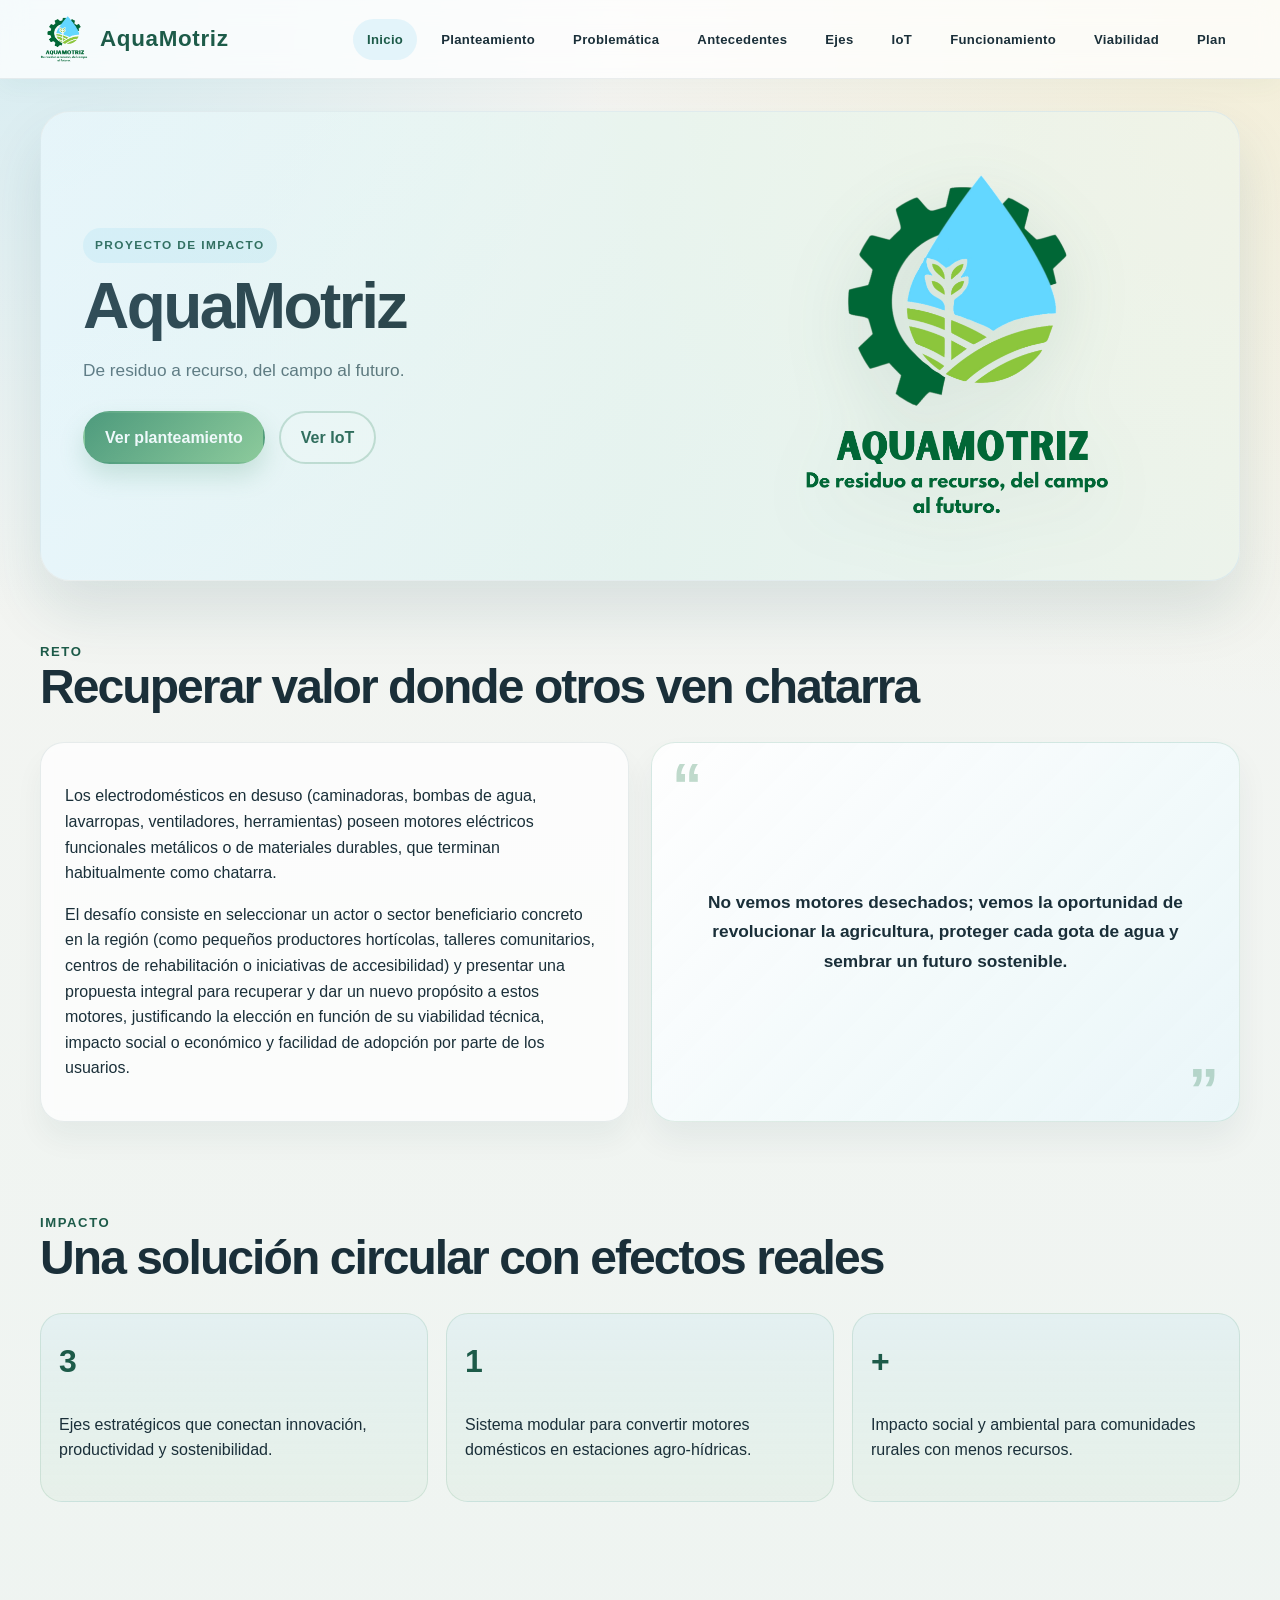
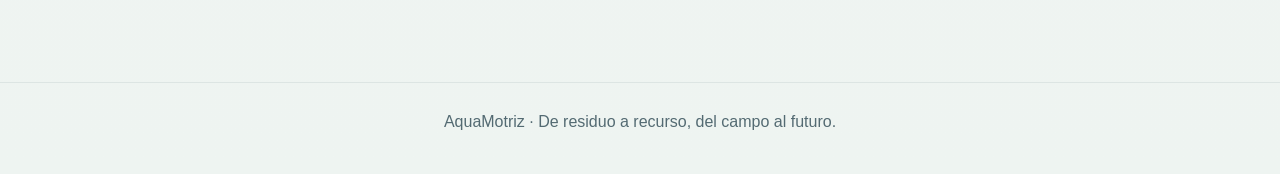
==== index.html @ 36611f98 "first commit" ====
<!DOCTYPE html>
<html lang="es">
  <head>
    <meta charset="UTF-8" />
    <meta name="viewport" content="width=device-width, initial-scale=1.0" />
    <title>AquaMotriz | Inicio</title>
    <link rel="stylesheet" href="styles.css" />
  </head>
  <body>
    <header class="site-header">
      <div class="container navbar">
        <a href="index.html" class="brand" aria-label="Ir a inicio">
          <img class="brand-mark" src="assets/aquamotriz-logo.svg" alt="Logo AquaMotriz" />
          <span>AquaMotriz</span>
        </a>
        <nav class="nav-links" aria-label="Navegación principal">
          <a href="index.html">Inicio</a>
          <a href="planteamiento.html">Planteamiento</a>
          <a href="problematica.html">Problemática</a>
          <a href="antecedentes.html">Antecedentes</a>
          <a href="ejes-valor.html">Ejes</a>
          <a href="iot.html">IoT</a>
          <a href="funcionamiento.html">Funcionamiento</a>
          <a href="viabilidad.html">Viabilidad</a>
          <a href="plan-implementacion.html">Plan</a>
        </nav>
      </div>
    </header>

    <main class="container page-shell">
      <section class="hero">
        <div class="hero-inner">
          <div>
            <span class="eyebrow">Proyecto de impacto</span>
            <h1>AquaMotriz</h1>
            <p class="lead">De residuo a recurso, del campo al futuro.</p>
            <div class="cta-row">
              <a class="btn btn-primary" href="planteamiento.html">Ver planteamiento</a>
              <a class="btn btn-secondary" href="iot.html">Ver IoT</a>
            </div>
          </div>
          <div class="hero-art">
            <img src="assets/logo-real.png" alt="Logo real de AquaMotriz" class="hero-logo" />
          </div>
        </div>
      </section>

      <section class="section">
        <div class="section-header">
          <div>
            <div class="kicker">Reto</div>
            <h2>Recuperar valor donde otros ven chatarra</h2>
          </div>
        </div>

        <div class="grid-2">
          <div class="card">
            <p>
              Los electrodomésticos en desuso (caminadoras, bombas de agua, lavarropas,
              ventiladores, herramientas) poseen motores eléctricos funcionales metálicos o de
              materiales durables, que terminan habitualmente como chatarra.
            </p>
            <p>
              El desafío consiste en seleccionar un actor o sector beneficiario concreto en la región
              (como pequeños productores hortícolas, talleres comunitarios, centros de rehabilitación o
              iniciativas de accesibilidad) y presentar una propuesta integral para recuperar y dar un
              nuevo propósito a estos motores, justificando la elección en función de su viabilidad
              técnica, impacto social o económico y facilidad de adopción por parte de los usuarios.
            </p>
          </div>
          <div class="quote">
            No vemos motores desechados; vemos la oportunidad de revolucionar la agricultura,
            proteger cada gota de agua y sembrar un futuro sostenible.
          </div>
        </div>
      </section>

      <section class="section">
        <div class="section-header">
          <div>
            <div class="kicker">Impacto</div>
            <h2>Una solución circular con efectos reales</h2>
          </div>
        </div>

        <div class="highlights">
          <div class="value-box">
            <strong>3</strong>
            <p>Ejes estratégicos que conectan innovación, productividad y sostenibilidad.</p>
          </div>
          <div class="value-box">
            <strong>1</strong>
            <p>Sistema modular para convertir motores domésticos en estaciones agro-hídricas.</p>
          </div>
          <div class="value-box">
            <strong>+</strong>
            <p>Impacto social y ambiental para comunidades rurales con menos recursos.</p>
          </div>
        </div>
      </section>
    </main>

    <footer class="footer">
      <div class="container">AquaMotriz · De residuo a recurso, del campo al futuro.</div>
    </footer>

    <script src="script.js"></script>
  </body>
</html>
---- styles.css ----
:root {
  --sky: #9edcf1;
  --sky-strong: #76bfd6;
  --sky-soft: #eaf9ff;
  --green: #8ac891;
  --green-strong: #3d8d65;
  --green-deep: #1d5b49;
  --yellow: #f0d77a;
  --yellow-soft: #f8ebbd;
  --sand: #f4f3ed;
  --card: rgba(255, 255, 255, 0.7);
  --card-strong: #ffffff;
  --text: #1a2f39;
  --muted: #536a72;
  --line: #dfe7e3;
  --shadow: 0 18px 45px rgba(29, 91, 73, 0.12);
}

* { box-sizing: border-box; }

html { scroll-behavior: smooth; }

body {
  margin: 0;
  font-family: Arial, Helvetica, sans-serif;
  background:
    radial-gradient(circle at top left, rgba(158, 220, 241, 0.35), transparent 28%),
    radial-gradient(circle at top right, rgba(240, 215, 122, 0.22), transparent 32%),
    linear-gradient(180deg, #f5f5f2 0%, #eef4f1 100%);
  color: var(--text);
  line-height: 1.6;
}

a { color: inherit; text-decoration: none; }

img {
  max-width: 100%;
  display: block;
}

.container {
  width: min(1200px, calc(100% - 32px));
  margin: 0 auto;
}

.site-header {
  position: sticky;
  top: 0;
  z-index: 20;
  background: rgba(255, 255, 255, 0.75);
  backdrop-filter: blur(12px);
  border-bottom: 1px solid rgba(21, 52, 62, 0.08);
  box-shadow: 0 8px 24px rgba(29, 91, 73, 0.04);
}

.navbar {
  display: flex;
  align-items: center;
  justify-content: space-between;
  min-height: 78px;
  gap: 24px;
}

.brand {
  display: inline-flex;
  align-items: center;
  gap: 12px;
  font-weight: 900;
  letter-spacing: 0.03em;
  font-size: 1.4rem;
  color: var(--green-deep);
}

.brand-mark {
  width: 48px;
  height: 48px;
}

.nav-links {
  display: flex;
  align-items: center;
  justify-content: center;
  flex-wrap: wrap;
  gap: 10px;
}

.nav-links a {
  padding: 10px 14px;
  border-radius: 999px;
  font-size: 0.82rem;
  font-weight: 700;
  letter-spacing: 0.025em;
  color: var(--text);
  transition: 0.2s ease;
}

.nav-links a:hover,
.nav-links a.active {
  background: rgba(158, 220, 241, 0.25);
  color: var(--green-deep);
}

.page-shell {
  padding: 32px 0 80px;
}

.hero {
  background: linear-gradient(135deg, rgba(255,255,255,0.72), rgba(232,248,255,0.72));
  border: 1px solid rgba(28, 76, 78, 0.08);
  border-radius: 30px;
  box-shadow: 0 30px 60px rgba(19, 74, 82, 0.12);
  overflow: hidden;
  position: relative;
}

.hero::before {
  content: "";
  position: absolute;
  inset: 0;
  background: linear-gradient(90deg, rgba(158,220,241,0.18), rgba(138,200,145,0.12), rgba(240,215,122,0.12));
  pointer-events: none;
}

.hero-inner {
  display: grid;
  grid-template-columns: 1.2fr 0.95fr;
  align-items: center;
  gap: 28px;
  padding: 44px 42px;
}

.eyebrow {
  display: inline-block;
  margin-bottom: 10px;
  padding: 8px 12px;
  border-radius: 999px;
  background: rgba(158, 220, 241, 0.24);
  color: var(--green-deep);
  font-size: 0.74rem;
  font-weight: 800;
  letter-spacing: 0.12em;
  text-transform: uppercase;
}

h1, h2, h3 {
  margin: 0 0 12px;
  line-height: 1.05;
  letter-spacing: -0.04em;
}

h1 {
  font-size: clamp(2.8rem, 5vw, 5.2rem);
  font-weight: 900;
}

h2 {
  font-size: clamp(2.1rem, 4vw, 3rem);
  font-weight: 900;
}

h3 {
  font-size: 1.35rem;
  font-weight: 800;
}

.lead {
  font-size: 1.08rem;
  color: var(--muted);
  max-width: 62ch;
}

.cta-row {
  display: flex;
  flex-wrap: wrap;
  gap: 14px;
  margin-top: 26px;
}

.btn {
  display: inline-flex;
  align-items: center;
  justify-content: center;
  padding: 12px 20px;
  min-height: 46px;
  border-radius: 999px;
  font-weight: 800;
  transition: 0.2s ease;
  border: 2px solid transparent;
}

.btn-primary {
  background: linear-gradient(135deg, var(--green-strong), var(--green));
  color: white;
  box-shadow: 0 12px 24px rgba(61, 141, 101, 0.22);
}

.btn-secondary {
  border-color: rgba(61, 141, 101, 0.28);
  background: rgba(255,255,255,0.4);
  color: var(--green-deep);
}

.hero-art {
  display: grid;
  place-items: center;
  padding: 10px 12px;
}

.hero-logo {
  width: min(100%, 430px);
  max-height: 360px;
  object-fit: contain;
  filter: drop-shadow(0 22px 36px rgba(29, 91, 73, 0.12));
}

.section {
  margin-top: 30px;
  padding: 30px 0;
}

.viability-sheet {
  width: 100%;
  background: rgba(255, 255, 255, 0.9);
  border: 1px solid rgba(24, 48, 58, 0.3);
  border-radius: 0;
  overflow: hidden;
  box-shadow: 0 10px 18px rgba(17, 42, 49, 0.04);
}

.sheet-header {
  display: flex;
  align-items: center;
  min-height: 54px;
  padding: 14px 18px 10px;
  background: rgba(255, 255, 255, 0.72);
  border-bottom: 1px solid rgba(24, 48, 58, 0.25);
}

.sheet-header h3 {
  margin: 0;
  font-size: clamp(2.1rem, 2vw, 3.2rem);
  letter-spacing: -0.05em;
  font-weight: 900;
  text-transform: uppercase;
  color: #0f2e3a;
}

.sheet-subtitle {
  padding: 14px 18px 12px;
  background: rgba(255, 255, 255, 0.52);
  border-bottom: 1px solid rgba(24, 48, 58, 0.2);
  font-size: clamp(1.08rem, 1.5vw, 1.48rem);
  font-style: italic;
  color: #243f48;
  line-height: 1.45;
}

.sheet-section-title {
  padding: 16px 18px 14px;
  background: rgba(255,255,255,0.7);
  border-bottom: 1px solid rgba(24, 48, 58, 0.2);
  font-size: 1.15rem;
  line-height: 1.3;
  font-weight: 900;
  letter-spacing: 0.02em;
  text-transform: uppercase;
  color: #1b2f38;
}

.viability-table {
  width: 100%;
  border-collapse: collapse;
  table-layout: fixed;
  font-size: 1.1rem;
}

.viability-table th,
.viability-table td {
  border: 1px solid rgba(24, 48, 58, 0.22);
  padding: 11px 12px;
  vertical-align: top;
  text-align: left;
  color: #1d2d34;
}

.viability-table thead th {
  background: linear-gradient(180deg, #0f3952, #103a50);
  color: #ffffff;
  font-size: 1.2rem;
  font-weight: 800;
  letter-spacing: 0.01em;
}

.viability-table thead th:nth-child(1) { width: 24%; }
.viability-table thead th:nth-child(2) { width: 17%; }
.viability-table thead th:nth-child(3) { width: 17%; }
.viability-table thead th:nth-child(4) { width: 42%; }

.viability-table tbody td {
  background: rgba(255,255,255,0.25);
  font-size: 1.02rem;
}

.viability-table tbody tr:nth-child(even) td {
  background: rgba(245, 249, 250, 0.9);
}

.viability-table td:first-child {
  font-weight: 700;
}

.currency-value {
  font-weight: 700;
  color: #0d2d39;
  white-space: nowrap;
}

.currency-value.positive {
  color: #0f8a63;
}

.muted-title {
  padding-top: 12px;
  padding-bottom: 10px;
  color: #1d2d34;
  font-size: 1.02rem;
  font-weight: 800;
  text-transform: none;
}

.exchange-row {
  display: flex;
  justify-content: flex-start;
  padding: 0 18px 18px;
}

.exchange-value {
  font-weight: 700;
  color: #0d2d39;
  font-size: 1.08rem;
}

@media (max-width: 980px) {
  .sheet-header h3 {
    font-size: 1.8rem;
    line-height: 1.15;
  }

  .viability-table,
  .legend-table {
    font-size: 0.92rem;
  }
}

@media (max-width: 640px) {
  .sheet-header,
  .sheet-subtitle,
  .sheet-section-title {
    padding-left: 12px;
    padding-right: 12px;
  }

  .viability-table thead {
    display: none;
  }

  .viability-table,
  .viability-table tbody,
  .viability-table tr,
  .viability-table td {
    display: block;
    width: 100%;
  }

  .viability-table tbody tr {
    margin-bottom: 12px;
    border: 1px solid rgba(24, 48, 58, 0.2);
  }

  .viability-table td {
    border-left: 0;
    border-right: 0;
  }
}

.section-header {
  display: flex;
  align-items: end;
  justify-content: space-between;
  gap: 16px;
  margin-bottom: 18px;
}

.kicker {
  font-size: 0.82rem;
  font-weight: 800;
  text-transform: uppercase;
  letter-spacing: 0.12em;
  color: var(--green-deep);
}

.grid-2,
.grid-3,
.grid-4 {
  display: grid;
  gap: 22px;
}

.grid-2 { grid-template-columns: repeat(2, minmax(0, 1fr)); }
.grid-3 { grid-template-columns: repeat(3, minmax(0, 1fr)); }
.grid-4 { grid-template-columns: repeat(4, minmax(0, 1fr)); }

.card {
  background: rgba(255,255,255,0.72);
  border: 1px solid rgba(128, 157, 163, 0.18);
  border-radius: 24px;
  padding: 24px;
  box-shadow: 0 18px 28px rgba(20, 61, 65, 0.05);
  backdrop-filter: blur(6px);
}

.highlights {
  display: grid;
  grid-template-columns: repeat(3, minmax(0,1fr));
  gap: 18px;
}

.value-box {
  padding: 22px 18px;
  border-radius: 22px;
  background: linear-gradient(180deg, rgba(158,220,241,0.15), rgba(138,200,145,0.08));
  border: 1px solid rgba(61, 141, 101, 0.15);
}

.value-box strong {
  display: inline-block;
  font-size: 2rem;
  color: var(--green-deep);
  margin-bottom: 8px;
}

ul.clean-list {
  list-style: none;
  margin: 0;
  padding: 0;
}

ul.clean-list li {
  position: relative;
  padding-left: 20px;
  margin-bottom: 10px;
  color: var(--muted);
}

ul.clean-list li::before {
  content: "";
  position: absolute;
  left: 0;
  top: 10px;
  width: 9px;
  height: 9px;
  border-radius: 50%;
  background: linear-gradient(135deg, var(--green), var(--yellow));
}

.feature-icon {
  display: inline-grid;
  place-items: center;
  width: 52px;
  height: 52px;
  border-radius: 16px;
  background: linear-gradient(135deg, rgba(158,220,241,0.4), rgba(138,200,145,0.36));
  font-size: 1.55rem;
  margin-bottom: 14px;
}

.stat-card {
  background: linear-gradient(180deg, rgba(255,255,255,0.8), rgba(158,220,241,0.08));
  border: 1px solid rgba(21, 52, 62, 0.08);
  border-radius: 26px;
  padding: 26px 20px;
}

.metric {
  display: flex;
  justify-content: space-between;
  align-items: center;
  gap: 12px;
  padding: 10px 0;
  border-bottom: 1px solid rgba(21, 52, 62, 0.08);
}

.metric:last-child { border-bottom: none; }

.metric .label {
  font-weight: 700;
  color: var(--muted);
}

.metric .value {
  font-weight: 900;
  color: var(--green-deep);
}

.timeline {
  position: relative;
  margin-top: 30px;
  padding-left: 18px;
  border-left: 3px solid rgba(61, 141, 101, 0.25);
}

.timeline-item {
  position: relative;
  padding: 0 0 24px 18px;
}

.timeline-item::before {
  content: "";
  position: absolute;
  left: -24px;
  top: 5px;
  width: 16px;
  height: 16px;
  border-radius: 50%;
  background: linear-gradient(135deg, var(--sky), var(--green));
  border: 3px solid #fff;
}

.timeline-item h3 { margin-bottom: 8px; }

.quote {
  position: relative;
  display: flex;
  align-items: center;
  justify-content: center;
  text-align: center;
  padding: 32px 30px;
  min-height: 220px;
  background: linear-gradient(135deg, rgba(255,255,255,0.9), rgba(232,246,250,0.82));
  border: 1px solid rgba(61, 141, 101, 0.16);
  border-radius: 24px;
  color: var(--text);
  font-weight: 700;
  font-size: 1.08rem;
  line-height: 1.7;
  box-shadow: 0 18px 32px rgba(18, 55, 61, 0.06);
}

.quote::before,
.quote::after {
  content: "“";
  position: absolute;
  font-size: 3.8rem;
  line-height: 1;
  color: rgba(61, 141, 101, 0.32);
  font-weight: 900;
}

.quote::before {
  top: 12px;
  left: 20px;
}

.quote::after {
  content: "”";
  right: 20px;
  bottom: 0;
}

.table-wrap {
  overflow-x: auto;
  border-radius: 22px;
  border: 1px solid var(--line);
  background: #fff;
}

table {
  width: 100%;
  border-collapse: collapse;
  min-width: 720px;
}

th, td {
  padding: 16px 18px;
  border-bottom: 1px solid var(--line);
  text-align: left;
  vertical-align: top;
}

th {
  background: linear-gradient(135deg, rgba(61, 141, 101, 0.86), rgba(53, 120, 160, 0.9));
  color: white;
  font-size: 0.95rem;
  text-transform: uppercase;
  letter-spacing: 0.04em;
}

td:nth-child(2), td:nth-child(3) {
  font-weight: 700;
  color: var(--green-deep);
}

.diagram-panel {
  background: linear-gradient(180deg, rgba(255,255,255,0.66), rgba(158,220,241,0.08));
  border: 1px solid var(--line);
  border-radius: 26px;
  padding: 18px;
  margin-top: 18px;
}

.diagram-panel svg {
  width: 100%;
  height: auto;
  display: block;
}

.iot-tabs {
  display: inline-flex;
  gap: 12px;
  margin: 8px 0 18px;
  padding: 8px;
  background: rgba(255,255,255,0.7);
  border: 1px solid rgba(90, 120, 129, 0.15);
  border-radius: 999px;
  box-shadow: 0 8px 18px rgba(18, 55, 61, 0.05);
}

.iot-tab {
  appearance: none;
  border: none;
  background: transparent;
  color: var(--text);
  font-size: 0.92rem;
  font-weight: 800;
  padding: 10px 18px;
  border-radius: 999px;
  cursor: pointer;
  transition: 0.2s ease;
}

.iot-tab.is-active {
  background: linear-gradient(135deg, var(--green-strong), var(--green));
  color: white;
  box-shadow: 0 10px 18px rgba(61, 141, 101, 0.18);
}

.iot-panel {
  display: none;
}

.iot-panel.is-active {
  display: block;
}

.iot-architecture-shell {
  background: rgba(255,255,255,0.08);
  border-radius: 20px;
  padding: 12px 0 0;
}

.architecture-title {
  margin: 0 0 8px;
  text-align: center;
  color: var(--green-strong);
  font-size: clamp(2rem, 2.8vw, 3rem);
  line-height: 1.2;
  font-weight: 900;
  letter-spacing: -0.05em;
}

.architecture-subtitle {
  margin: 0 0 26px;
  text-align: center;
  color: #536d78;
  font-size: 1.15rem;
  font-style: italic;
}

.architecture-flow {
  display: grid;
  grid-template-columns: minmax(220px, 1fr) 120px minmax(240px, 1.2fr) 120px minmax(220px, 1fr);
  align-items: stretch;
  gap: 12px;
  margin-bottom: 26px;
}

.architecture-panel {
  background: linear-gradient(180deg, rgba(255,255,255,0.84), rgba(236,243,245,0.88));
  border: 1px solid rgba(95, 120, 129, 0.18);
  border-radius: 22px;
  box-shadow: 0 10px 22px rgba(23, 58, 66, 0.07);
  padding: 18px 18px 16px;
  min-height: 505px;
}

.panel-header {
  display: flex;
  align-items: center;
  gap: 8px;
  font-size: 1.15rem;
  font-weight: 900;
  letter-spacing: 0.02em;
  text-transform: uppercase;
  color: #1a2f39;
  padding-bottom: 10px;
  border-bottom: 2px solid rgba(74, 133, 93, 0.8);
  margin-bottom: 18px;
}

.panel-header.dark {
  color: #f2f7f8;
  background: rgba(8, 30, 39, 0.45);
  border-bottom-color: rgba(123, 221, 143, 0.8);
  border-radius: 14px 14px 0 0;
  padding: 14px 16px 12px;
  margin: -18px -18px 18px;
}

.sensor-item {
  display: grid;
  grid-template-columns: 42px 1fr;
  gap: 14px;
  align-items: center;
  background: rgba(255,255,255,0.55);
  border: 1px solid rgba(116, 149, 159, 0.14);
  border-radius: 14px;
  padding: 12px 12px 11px;
  margin-bottom: 14px;
}

.sensor-icon {
  width: 34px;
  height: 34px;
  border-radius: 50%;
  position: relative;
  background: rgba(118, 191, 214, 0.12);
}

.sensor-icon::before {
  content: "";
  position: absolute;
  inset: 9px;
  border-radius: 50%;
}

.sensor-icon.water::before {
  background: linear-gradient(180deg, #9fe5d3, #3eb6a1);
}

.sensor-icon.soil::before {
  background: linear-gradient(180deg, #d9a9f0, #9f76d7);
}

.sensor-icon.power::before {
  background: linear-gradient(180deg, #f0d77a, #ddb93c);
}

.sensor-icon.pump::before {
  background: linear-gradient(180deg, #b5dfc4, #5cb98d);
}

.sensor-icon.motor::before {
  background: linear-gradient(180deg, #8ecddd, #3fa8cd);
}

.sensor-icon.flow::before {
  background: linear-gradient(180deg, #76d6b0, #1d8b73);
}

.sensor-copy {
  display: flex;
  flex-direction: column;
  gap: 4px;
  color: #1d2d34;
}

.sensor-copy strong {
  font-size: 0.96rem;
  font-weight: 800;
}

.sensor-copy span,
.sensor-copy small {
  color: #536a72;
  font-size: 0.75rem;
  line-height: 1.4;
}

.sensor-copy small {
  color: #5a7080;
}

.sensor-note {
  margin-top: 8px;
  color: #495d68;
  font-size: 0.8rem;
  line-height: 1.5;
  padding-top: 6px;
}

.panel-center {
  background: linear-gradient(180deg, #0a2230, #112f3f);
  color: #f3f9fb;
  border: 1px solid rgba(139, 178, 191, 0.25);
  min-height: 520px;
}

.esp32-box {
  display: flex;
  flex-direction: column;
  align-items: center;
  justify-content: center;
  padding: 18px 0 10px;
}

.esp32-chip {
  width: 84px;
  height: 84px;
  border-radius: 18px;
  background: linear-gradient(180deg, rgba(109, 213, 160, 0.28), rgba(56, 187, 125, 0.18));
  border: 1px solid rgba(152, 232, 178, 0.6);
  position: relative;
  margin-bottom: 14px;
}

.esp32-chip::before,
.esp32-chip::after {
  content: "";
  position: absolute;
  inset: 16px;
  border-radius: 10px;
  border: 2px solid rgba(255,255,255,0.75);
}

.esp32-chip::after {
  inset: 30px;
  border-color: rgba(146, 233, 191, 0.8);
}

.esp32-name {
  font-size: clamp(2rem, 2vw, 2.5rem);
  font-weight: 900;
  letter-spacing: -0.04em;
  color: #f6fcfd;
}

.esp32-sub {
  font-size: 0.95rem;
  opacity: 0.85;
  color: rgba(240, 249, 250, 0.8);
}

.esp32-actions {
  display: grid;
  grid-template-columns: 1fr 1fr;
  gap: 10px;
  margin: 18px 0 12px;
}

.esp32-actions span,
.esp32-network {
  display: flex;
  align-items: center;
  justify-content: center;
  min-height: 38px;
  border-radius: 10px;
  background: rgba(255,255,255,0.08);
  border: 1px solid rgba(164, 197, 209, 0.18);
  color: #edf7f9;
  font-size: 0.8rem;
  font-weight: 700;
}

.esp32-network {
  margin-bottom: 18px;
  min-height: 40px;
}

.esp32-text {
  margin: 0;
  font-size: 0.92rem;
  line-height: 1.5;
  color: rgba(241, 247, 248, 0.8);
  text-align: left;
}

.esp32-footnote {
  margin-top: 12px;
  color: rgba(228, 241, 244, 0.76);
  font-size: 0.72rem;
  line-height: 1.5;
}

.architecture-arrow {
  position: relative;
  display: flex;
  align-items: center;
  justify-content: center;
}

.architecture-arrow::before {
  content: "";
  width: 100%;
  height: 4px;
  background: linear-gradient(90deg, rgba(56, 157, 118, 0.25), rgba(57, 156, 120, 0.95));
  border-radius: 999px;
  position: relative;
  transform: translateY(0);
}

.architecture-arrow::after {
  content: "";
  position: absolute;
  right: 16px;
  width: 0;
  height: 0;
  border-top: 11px solid transparent;
  border-bottom: 11px solid transparent;
  border-left: 18px solid rgba(57, 156, 120, 0.95);
}

.security-block {
  background: rgba(255,255,255,0.14);
  border: 1px solid rgba(108, 138, 145, 0.18);
  border-radius: 18px;
  padding: 16px 18px;
}

.security-header {
  display: inline-block;
  margin: 0 0 12px;
  color: var(--green-strong);
  font-size: 1.1rem;
  font-weight: 900;
  letter-spacing: 0.04em;
  text-transform: uppercase;
}

.security-block p {
  margin: 0 0 10px;
  color: #43626c;
  font-size: 0.95rem;
  line-height: 1.6;
}

.security-block p:last-child {
  margin-bottom: 0;
}

@media (max-width: 980px) {
  .architecture-flow {
    grid-template-columns: 1fr;
  }

  .architecture-arrow {
    min-height: 56px;
  }

  .architecture-arrow::before {
    width: 4px;
    height: 100%;
    background: linear-gradient(180deg, rgba(56, 157, 118, 0.25), rgba(57, 156, 120, 0.95));
  }

  .architecture-arrow::after {
    right: auto;
    top: 50%;
    left: 50%;
    transform: translate(-50%, -50%);
    border-left: 12px solid transparent;
    border-right: 12px solid transparent;
    border-top: 18px solid rgba(57, 156, 120, 0.95);
  }
}

.mini-stat-card {
  position: relative;
  background: rgba(255,255,255,0.72);
  border: 1px solid rgba(111, 142, 151, 0.18);
  border-radius: 18px;
  padding: 18px 18px 14px;
  min-height: 130px;
}

.mini-stat-card.blue { background: linear-gradient(180deg, rgba(255,255,255,0.82), rgba(214,241,251,0.7)); }
.mini-stat-card.green { background: linear-gradient(180deg, rgba(255,255,255,0.82), rgba(215,247,234,0.72)); }
.mini-stat-card.mint { background: linear-gradient(180deg, rgba(255,255,255,0.82), rgba(232,248,243,0.7)); }
.mini-stat-card.purple { background: linear-gradient(180deg, rgba(255,255,255,0.82), rgba(241,231,250,0.75)); }

.mini-stat-header {
  display: flex;
  justify-content: space-between;
  align-items: flex-start;
  gap: 12px;
}

.mini-label {
  font-size: 0.78rem;
  letter-spacing: 0.08em;
  text-transform: uppercase;
  color: #59727d;
  font-weight: 700;
}

.mini-value {
  margin-top: 18px;
  font-size: clamp(2rem, 2vw, 2.6rem);
  line-height: 1;
  font-weight: 800;
  color: #1f3037;
}

.mini-value span {
  font-size: 1.1rem;
  font-weight: 700;
  opacity: 0.8;
}

.mini-value.motor-status {
  font-size: 1.2rem;
  margin-top: 18px;
  display: inline-flex;
  align-items: center;
  gap: 8px;
  color: #1b775b;
}

.mini-value.motor-status::before {
  content: "";
  width: 12px;
  height: 12px;
  border-radius: 50%;
  background: #4fd1a2;
  box-shadow: 0 0 0 5px rgba(79, 209, 162, 0.18);
}

.mini-stat-card small {
  display: block;
  margin-top: 8px;
  color: #667b84;
  font-size: 0.82rem;
}

.mini-icon {
  width: 42px;
  height: 42px;
  border-radius: 14px;
  display: inline-flex;
  align-items: center;
  justify-content: center;
  position: relative;
  background: rgba(119, 184, 214, 0.18);
}

.mini-icon.water::before,
.mini-icon.drop::before,
.mini-icon.leaf::before,
.mini-icon.motor::before {
  content: "";
  display: block;
  position: relative;
}

.mini-icon.water::before {
  width: 16px;
  height: 18px;
  border-radius: 50% 50% 50% 0;
  transform: rotate(-45deg);
  background: linear-gradient(180deg, #78d0f6, #3ea4d7);
}

.mini-icon.drop::before {
  width: 16px;
  height: 20px;
  border-radius: 60% 60% 60% 60%;
  background: linear-gradient(180deg, #69d8d2, #2bbca3);
  transform: rotate(45deg);
}

.mini-icon.leaf::before {
  width: 18px;
  height: 22px;
  background: linear-gradient(180deg, #7ea46a, #3f9a74);
  border-radius: 75% 0 75% 0;
  transform: rotate(45deg);
}

.mini-icon.motor::before {
  width: 18px;
  height: 18px;
  border-radius: 50%;
  background: linear-gradient(180deg, #af94f7, #7d5fe0);
  box-shadow: 0 0 0 5px rgba(125, 95, 224, 0.12);
}

.chart-grid {
  display: grid;
  grid-template-columns: 2fr 1fr;
  gap: 18px;
  margin-bottom: 18px;
}

.panel-card {
  background: rgba(255,255,255,0.75);
  border: 1px solid rgba(116, 149, 159, 0.16);
  border-radius: 20px;
  padding: 20px 18px 16px;
}

.panel-head {
  margin-bottom: 12px;
}

.panel-head h4 {
  margin: 0;
  font-size: 1.05rem;
  color: #1d2b30;
}

.panel-head p {
  margin: 5px 0 0;
  color: #627985;
  font-size: 0.8rem;
}

.chart-svg {
  width: 100%;
  height: auto;
  display: block;
  overflow: visible;
}

.axis-labels {
  display: flex;
  justify-content: space-between;
  color: #657d86;
  font-size: 0.72rem;
  margin-top: 4px;
  padding: 0 8px;
}

.compact-labels {
  padding: 0 24px;
}

.bar-chart {
  display: flex;
  align-items: flex-end;
  justify-content: center;
  gap: 10px;
  height: 180px;
  padding: 18px 8px 0;
}

.bar-chart span {
  display: flex;
  align-items: flex-end;
  justify-content: center;
  width: 12%;
  min-width: 24px;
  max-width: 36px;
  height: var(--h, 70%);
  background: linear-gradient(180deg, #48ceca, #1d9db7);
  border-radius: 12px 12px 0 0;
  position: relative;
}

.bar-chart span i {
  position: absolute;
  bottom: -22px;
  font-style: normal;
  font-size: 0.72rem;
  color: #607d86;
}

.activity-panel { min-height: 260px; }

.activity-list {
  list-style: none;
  margin: 12px 0 0;
  padding: 0;
  display: grid;
  gap: 18px;
}

.activity-list li {
  display: grid;
  grid-template-columns: 14px 1fr;
  gap: 10px;
  align-items: start;
  color: #314d59;
  font-size: 0.95rem;
  line-height: 1.35;
}

.activity-list strong {
  color: #1d2b30;
}

.activity-list small {
  display: block;
  margin-top: 4px;
  color: #6a8088;
}

.dot {
  width: 10px;
  height: 10px;
  border-radius: 50%;
  margin-top: 5px;
  display: inline-block;
}

.dot.green { background: #5bd39c; box-shadow: 0 0 0 4px rgba(91, 211, 156, 0.14); }
.dot.teal { background: #2cc1ba; box-shadow: 0 0 0 4px rgba(44, 193, 186, 0.14); }
.dot.purple { background: #a580e8; box-shadow: 0 0 0 4px rgba(165, 128, 232, 0.14); }

.context-grid {
  display: grid;
  grid-template-columns: repeat(3, minmax(0, 1fr));
  gap: 18px;
  margin-top: 18px;
}

.context-card {
  background: rgba(255,255,255,0.72);
  border: 1px solid rgba(116, 149, 159, 0.14);
  border-radius: 18px;
  padding: 18px 16px;
}

.context-card h4 {
  margin: 0 0 12px;
  font-size: 1.05rem;
  color: #1d2b30;
}

.context-card ul {
  margin: 0;
  padding-left: 18px;
  color: #495f68;
  line-height: 1.8;
}

.tag-block {
  display: inline-flex;
  align-items: center;
  padding: 8px 12px;
  border-radius: 999px;
  background: rgba(102, 188, 206, 0.12);
  color: #1f5d6d;
  font-weight: 700;
  margin-bottom: 10px;
}

.context-card p {
  margin: 0;
  color: #5d737d;
}

.sector-list {
  display: flex;
  flex-wrap: wrap;
  gap: 8px;
}

.sector-list span {
  padding: 7px 10px;
  border-radius: 999px;
  background: linear-gradient(180deg, rgba(201, 247, 231, 0.75), rgba(196, 229, 245, 0.8));
  color: #2d5866;
  font-size: 0.78rem;
  font-weight: 700;
}

.diagrams-showcase {
  margin-top: 24px;
}

@media (max-width: 980px) {
  .metric-grid {
    grid-template-columns: repeat(2, minmax(0, 1fr));
  }

  .chart-grid,
  .context-grid {
    grid-template-columns: 1fr;
  }
}

@media (max-width: 640px) {
  .dashboard-header {
    flex-direction: column;
    align-items: flex-start;
  }

  .metric-grid {
    grid-template-columns: 1fr;
  }
}

.premium-diagram-grid {
  display: grid;
  gap: 22px;
}

.premium-diagram-card {
  background: linear-gradient(180deg, rgba(255,255,255,0.78), rgba(233,246,250,0.82));
  border: 1px solid rgba(122, 166, 177, 0.22);
  border-radius: 28px;
  box-shadow: 0 18px 38px rgba(17, 58, 66, 0.08);
  padding: 16px 18px 10px;
}

.diagram-label {
  display: inline-block;
  margin: 0 0 12px;
  padding: 7px 12px;
  border-radius: 999px;
  background: rgba(158, 220, 241, 0.18);
  color: var(--green-deep);
  font-size: 0.72rem;
  letter-spacing: 0.12em;
  text-transform: uppercase;
  font-weight: 800;
}

.premium-diagram-card svg {
  display: block;
  width: 100%;
  height: auto;
  border-radius: 20px;
}

.iot-dashboard {
  display: grid;
  grid-template-columns: 220px 1fr 220px;
  gap: 20px;
  align-items: center;
  background: linear-gradient(180deg, #0b2c3b, #123d4d);
  border-radius: 28px;
  padding: 20px;
  color: white;
  box-shadow: var(--shadow);
}

.iot-column { display: grid; gap: 18px; }

.iot-card {
  background: rgba(255,255,255,0.08);
  border: 1px solid rgba(255,255,255,0.12);
  border-radius: 18px;
  padding: 16px;
}

.iot-card h4 {
  margin: 0 0 10px;
  font-size: 0.8rem;
  text-transform: uppercase;
  letter-spacing: 0.09em;
  color: rgba(255,255,255,0.75);
}

.reading {
  display: flex;
  align-items: center;
  justify-content: space-between;
  font-size: 1.7rem;
  font-weight: 900;
}

.reading small {
  font-size: 0.72rem;
  opacity: 0.8;
  margin-left: 8px;
}

.status-chip {
  display: inline-flex;
  align-items: center;
  gap: 8px;
  padding: 8px 12px;
  border-radius: 999px;
  background: rgba(117, 211, 154, 0.18);
  color: #baf3d5;
  font-size: 0.8rem;
  font-weight: 700;
}

.center-node {
  position: relative;
  min-height: 250px;
  display: grid;
  place-items: center;
}

.node-box {
  width: min(100%, 260px);
  min-height: 220px;
  border-radius: 22px;
  padding: 18px;
  background: linear-gradient(180deg, rgba(18, 61, 77, 0.9), rgba(36, 101, 97, 0.92));
  border: 1px solid rgba(158,220,241,0.3);
  text-align: center;
  box-shadow: inset 0 0 20px rgba(255,255,255,0.03);
}

.node-box .microchip {
  width: 70px;
  height: 70px;
  margin: 10px auto 14px;
  border-radius: 18px;
  background: linear-gradient(135deg, rgba(158,220,241,0.4), rgba(138,200,145,0.34));
  position: relative;
}

.node-box .microchip::before,
.node-box .microchip::after {
  content: "";
  position: absolute;
  inset: 14px;
  border-radius: 12px;
  border: 2px solid rgba(255,255,255,0.7);
}

.node-box .microchip::after {
  inset: 24px;
  border-color: rgba(158,220,241,0.9);
}

.signal {
  display: flex;
  justify-content: space-between;
  align-items: center;
  gap: 10px;
  margin-top: 18px;
  font-size: 0.78rem;
  color: rgba(255,255,255,0.82);
}

.signal .dot {
  width: 10px;
  height: 10px;
  border-radius: 50%;
  background: #7ee3a7;
  box-shadow: 0 0 18px rgba(126,227,167,0.9);
}

.sparkline {
  display: flex;
  align-items: end;
  justify-content: center;
  gap: 4px;
  height: 72px;
  margin-top: 12px;
}

.sparkline span {
  width: 8px;
  background: linear-gradient(180deg, var(--yellow), var(--sky));
  border-radius: 999px 999px 0 0;
}

.video-box {
  display: grid;
  place-items: center;
  min-height: 360px;
  background: linear-gradient(135deg, rgba(158,220,241,0.22), rgba(138,200,145,0.18));
  border: 2px dashed rgba(61, 141, 101, 0.3);
  border-radius: 30px;
  padding: 30px 20px;
}

.video-poster-card {
  width: min(100%, 1100px);
  min-height: 430px;
  display: flex;
  align-items: flex-end;
  padding: 42px 36px;
  border-radius: 30px;
  background: linear-gradient(135deg, rgba(8, 30, 39, 0.88), rgba(9, 49, 59, 0.82)),
    url('assets/aquamotriz-video-poster.png') center/cover no-repeat;
  box-shadow: 0 24px 52px rgba(9, 35, 44, 0.18);
  border: 1px solid rgba(255,255,255,0.1);
}

.video-poster-content {
  max-width: 440px;
  color: white;
  position: relative;
  z-index: 1;
}

.video-tag {
  display: inline-block;
  padding: 8px 12px;
  border-radius: 999px;
  background: rgba(255,255,255,0.1);
  border: 1px solid rgba(255,255,255,0.18);
  font-size: 0.72rem;
  letter-spacing: 0.1em;
  text-transform: uppercase;
  font-weight: 800;
  margin-bottom: 18px;
}

.video-poster-content h3 {
  margin: 0 0 12px;
  font-size: clamp(2rem, 2.7vw, 3rem);
  line-height: 1.06;
  letter-spacing: -0.04em;
}

.video-poster-content p {
  margin: 0 0 22px;
  color: rgba(255,255,255,0.82);
  font-size: 1.03rem;
  line-height: 1.55;
}

.play-video-trigger {
  border: none;
  border-radius: 999px;
  background: linear-gradient(135deg, var(--green-strong), var(--green));
  color: white;
  font-weight: 800;
  font-size: 1rem;
  letter-spacing: 0.02em;
  padding: 16px 28px;
  cursor: pointer;
  box-shadow: 0 20px 30px rgba(61, 141, 101, 0.28);
  transition: transform 0.2s ease, box-shadow 0.2s ease;
}

.play-video-trigger:hover {
  transform: translateY(-1px);
  box-shadow: 0 24px 36px rgba(61, 141, 101, 0.32);
}

.video-modal {
  position: fixed;
  inset: 0;
  display: none;
  align-items: center;
  justify-content: center;
  padding: 24px;
  background: rgba(5, 16, 20, 0.74);
  z-index: 999;
}

.video-modal.is-open {
  display: flex;
}

.video-modal-dialog {
  position: relative;
  width: min(92vw, 1080px);
  background: #0b2128;
  border-radius: 22px;
  overflow: hidden;
  box-shadow: 0 30px 80px rgba(0,0,0,0.4);
}

.video-modal-dialog video {
  display: block;
  width: 100%;
  height: auto;
  max-height: 78vh;
  background: #000;
}

.close-video-modal {
  position: absolute;
  top: 14px;
  right: 14px;
  border: none;
  width: 42px;
  height: 42px;
  border-radius: 50%;
  background: rgba(255,255,255,0.18);
  color: white;
  font-size: 1.3rem;
  cursor: pointer;
  z-index: 2;
}

@media (max-width: 980px) {
  .video-poster-card {
    min-height: 300px;
    padding: 26px 22px;
  }

  .video-poster-content {
    max-width: 100%;
  }
}

.video-note {
  margin-top: 14px;
  color: var(--muted);
  font-size: 0.9rem;
}

.footer {
  margin-top: 70px;
  padding: 26px 0 40px;
  border-top: 1px solid rgba(21, 52, 62, 0.08);
  color: var(--muted);
  text-align: center;
}

@media (max-width: 980px) {
  .hero-inner,
  .grid-2,
  .grid-3,
  .grid-4,
  .highlights,
  .iot-dashboard {
    grid-template-columns: 1fr;
  }

  .navbar {
    flex-direction: column;
    align-items: flex-start;
    padding: 14px 0;
  }

  .nav-links {
    justify-content: flex-start;
  }

  .site-header {
    position: static;
  }
}
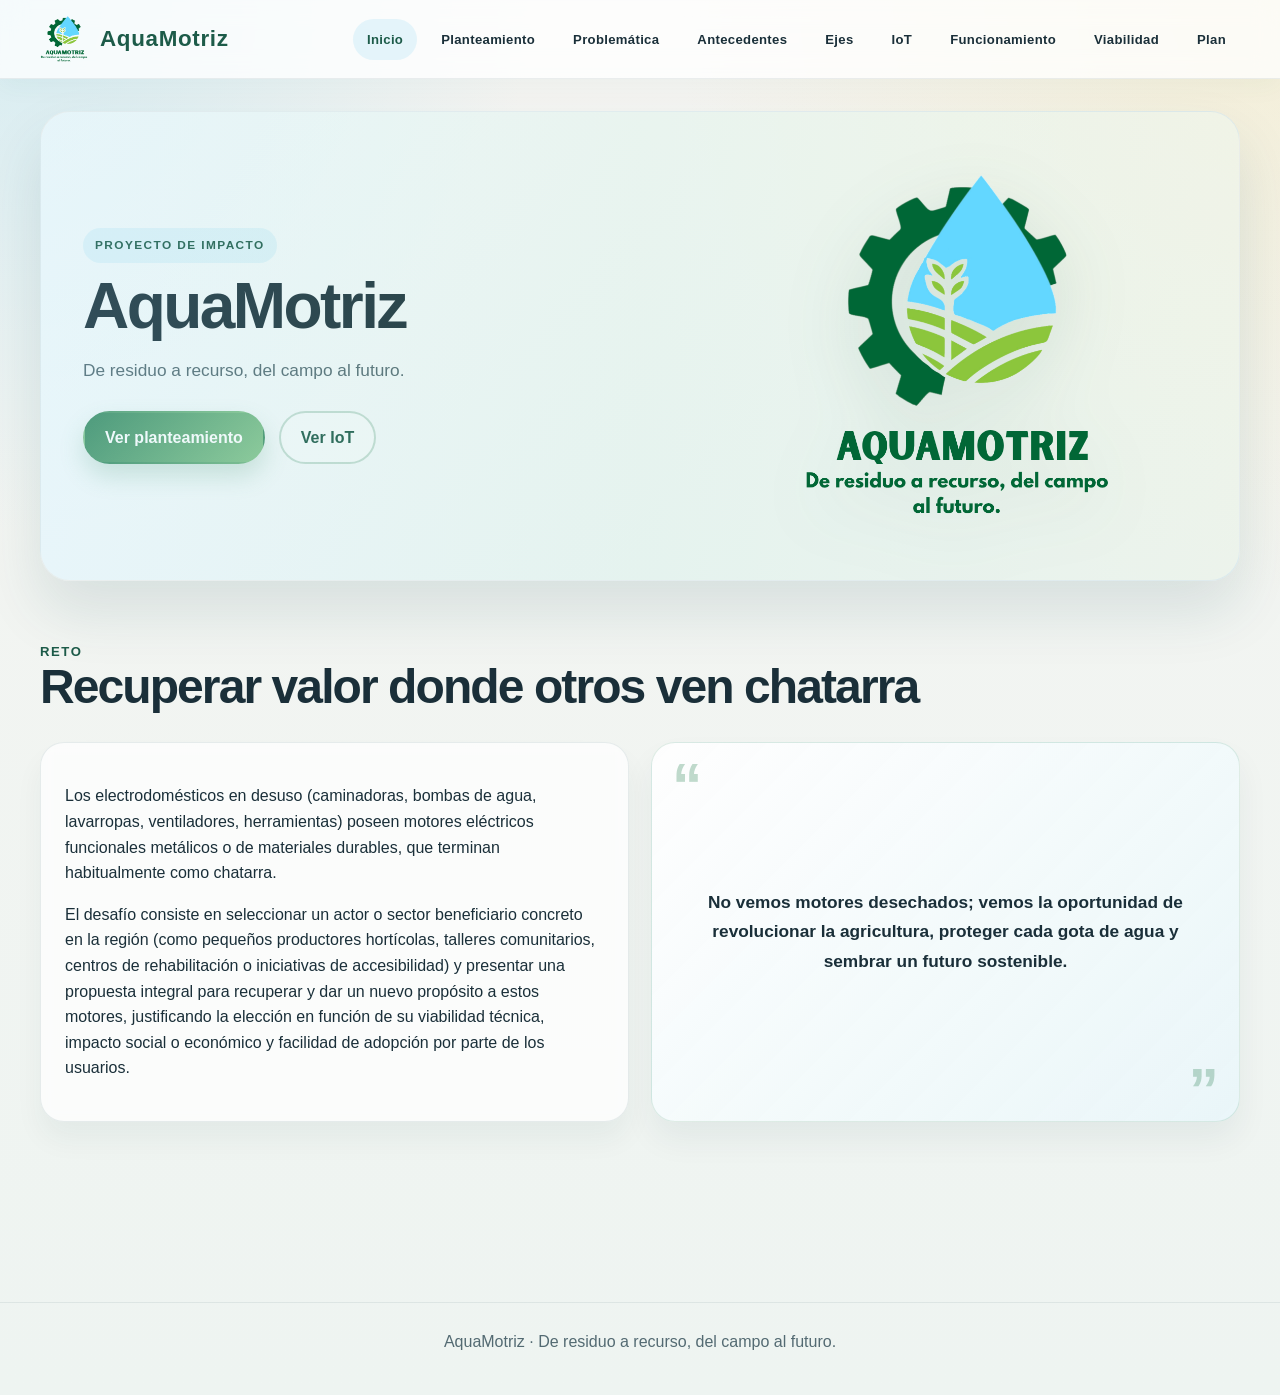
==== commit d6f1b678: "second commit" ====
--- a/index.html
+++ b/index.html
@@ -75,29 +75,6 @@
         </div>
       </section>
 
-      <section class="section">
-        <div class="section-header">
-          <div>
-            <div class="kicker">Impacto</div>
-            <h2>Una solución circular con efectos reales</h2>
-          </div>
-        </div>
-
-        <div class="highlights">
-          <div class="value-box">
-            <strong>3</strong>
-            <p>Ejes estratégicos que conectan innovación, productividad y sostenibilidad.</p>
-          </div>
-          <div class="value-box">
-            <strong>1</strong>
-            <p>Sistema modular para convertir motores domésticos en estaciones agro-hídricas.</p>
-          </div>
-          <div class="value-box">
-            <strong>+</strong>
-            <p>Impacto social y ambiental para comunidades rurales con menos recursos.</p>
-          </div>
-        </div>
-      </section>
     </main>
 
     <footer class="footer">
